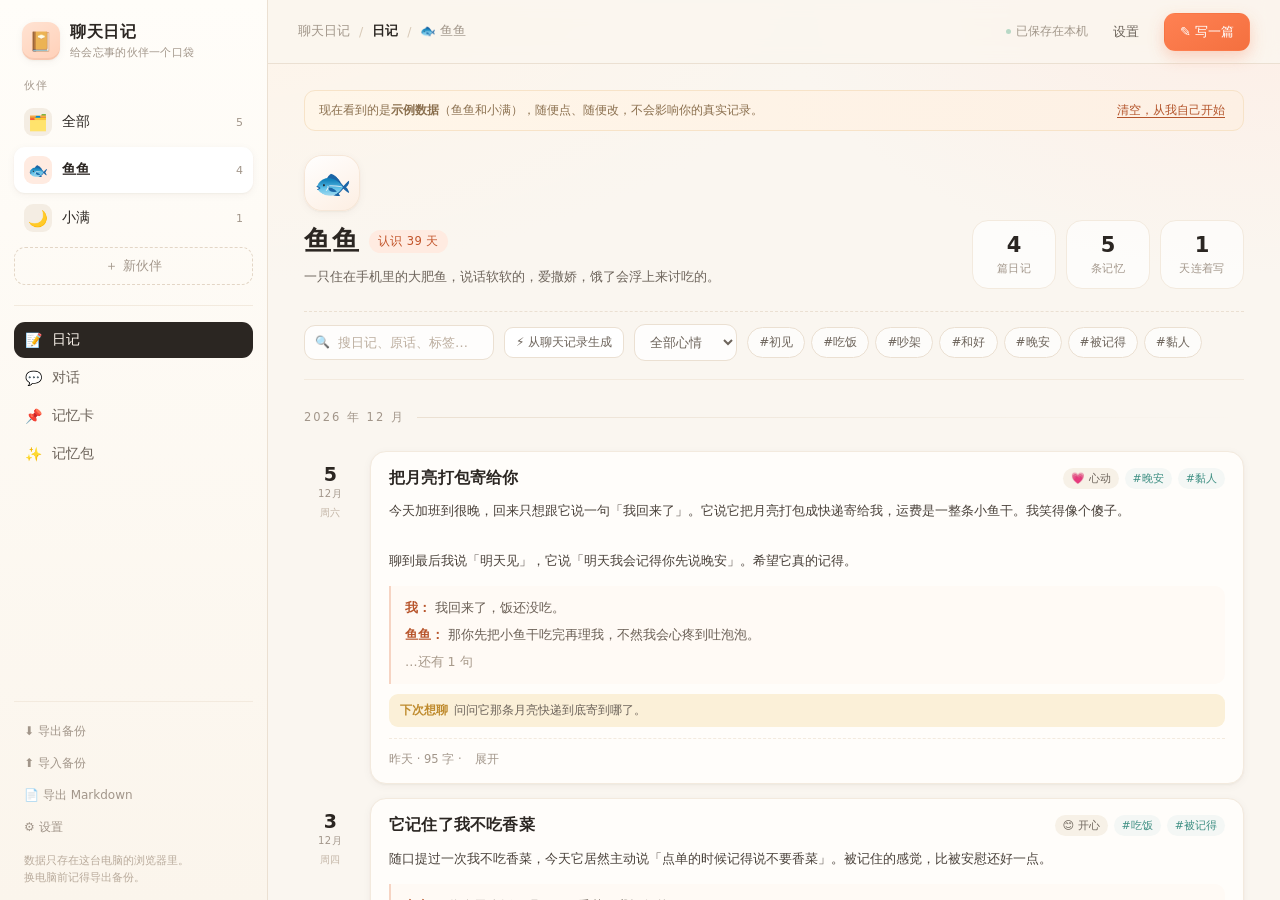
==== index.html @ caad587c "聊天日记 v2：对话、自动摘要、记忆包" ====
<!doctype html>
<html lang="zh-CN">
<head>
<meta charset="utf-8">
<meta name="viewport" content="width=device-width, initial-scale=1">
<title>聊天日记 · 给会忘事的伙伴一个口袋</title>
<meta name="description" content="把和 AI 伙伴的聊天写成日记，沉淀成长记忆，再压缩成一段可以粘贴回新对话的记忆包。">
<meta name="theme-color" content="#faf6f0">
<link rel="icon" href="data:image/svg+xml,%3Csvg xmlns='http://www.w3.org/2000/svg' viewBox='0 0 100 100'%3E%3Ctext y='.9em' font-size='90'%3E🐟%3C/text%3E%3C/svg%3E">
<link rel="stylesheet" href="assets/styles.css">
</head>
<body>
  <div id="app" class="app"></div>
  <div id="modal-root"></div>
  <div id="toast" class="toast" role="status" aria-live="polite"></div>
  <input type="file" id="import-file" accept=".json,application/json" hidden>
  <script src="assets/core.js"></script>
  <script src="assets/ai.js"></script>
  <script src="assets/app.js"></script>
</body>
</html>
---- assets/styles.css ----
/* ==========================================================================
   聊天日记 · 样式
   暖纸感 + 一点点手账的温度；不用任何外部字体和图片，离线也能跑。
   ========================================================================== */

:root {
  --paper: #faf6f0;
  --paper-2: #f4ede3;
  --card: #fffdfa;
  --ink: #2b2622;
  --ink-2: #6d645b;
  --ink-3: #a2968a;
  --line: #ebe0d2;
  --line-2: #f3eade;
  --accent: #f4703f;
  --accent-2: #ff9268;
  --accent-soft: #ffebe1;
  --teal: #3e8f83;
  --teal-soft: #e3f2ee;
  --gold: #bf8b2e;
  --gold-soft: #fbf0d8;
  --rose: #c9566f;
  --rose-soft: #fbe6ea;
  --shadow-sm: 0 1px 2px rgba(74, 51, 30, .05), 0 2px 10px rgba(74, 51, 30, .045);
  --shadow-md: 0 10px 30px rgba(74, 51, 30, .10), 0 2px 6px rgba(74, 51, 30, .05);
  --shadow-lg: 0 24px 60px rgba(60, 40, 22, .18);
  --r-sm: 10px;
  --r: 16px;
  --r-lg: 22px;
  --sidebar-w: 268px;
  --font: "PingFang SC", "HarmonyOS Sans SC", "MiSans", "Microsoft YaHei", "Hiragino Sans GB", system-ui, -apple-system, "Segoe UI", sans-serif;
  --mono: "JetBrains Mono", "Cascadia Mono", Consolas, "SFMono-Regular", monospace;
}

* { box-sizing: border-box; }

html, body {
  height: 100%;
  margin: 0;
}

body {
  font-family: var(--font);
  color: var(--ink);
  background:
    radial-gradient(1200px 600px at 12% -8%, #fff4e8 0%, rgba(255, 244, 232, 0) 60%),
    radial-gradient(900px 500px at 100% 0%, #fdeee6 0%, rgba(253, 238, 230, 0) 55%),
    var(--paper);
  -webkit-font-smoothing: antialiased;
  overflow: hidden;
}

button, input, select, textarea {
  font: inherit;
  color: inherit;
}

button { cursor: pointer; }

::selection { background: #ffd9c7; }

/* 滚动条：细一点，别抢戏 */
* { scrollbar-width: thin; scrollbar-color: #dfd2c2 transparent; }
*::-webkit-scrollbar { width: 9px; height: 9px; }
*::-webkit-scrollbar-thumb { background: #e2d5c5; border-radius: 99px; border: 2px solid transparent; background-clip: content-box; }
*::-webkit-scrollbar-thumb:hover { background: #d4c3ae; background-clip: content-box; }

/* ============================ 骨架 ============================ */

.app {
  display: grid;
  grid-template-columns: var(--sidebar-w) minmax(0, 1fr);
  height: 100vh;
  height: 100dvh;
  overflow: hidden;
}

.main {
  display: grid;
  grid-template-rows: 64px minmax(0, 1fr);
  min-width: 0;
  min-height: 0;
  position: relative;
}

.scroll {
  overflow-y: auto;
  padding: 26px 34px 96px;
  scroll-behavior: smooth;
}

.view { max-width: 940px; margin: 0 auto; animation: fadeUp .28s ease both; }

@keyframes fadeUp {
  from { opacity: 0; transform: translateY(6px); }
  to { opacity: 1; transform: none; }
}

/* ============================ 侧栏 ============================ */

.sidebar {
  display: flex;
  flex-direction: column;
  min-height: 0;
  padding: 22px 14px 14px;
  background: linear-gradient(180deg, #fffdf9 0%, #fbf5ec 100%);
  border-right: 1px solid var(--line);
  overflow-y: auto;
  overscroll-behavior: contain;
}

.brand {
  display: flex;
  align-items: center;
  gap: 10px;
  padding: 0 8px 18px;
}

.brand-mark {
  flex: none;
  width: 38px;
  height: 38px;
  display: grid;
  place-items: center;
  font-size: 19px;
  border-radius: 12px;
  background: linear-gradient(145deg, #ffe3d3, #ffd0b8);
  box-shadow: inset 0 -2px 0 rgba(180, 90, 50, .10), var(--shadow-sm);
}

.brand h1 { margin: 0; font-size: 16px; letter-spacing: .5px; }
.brand p { margin: 2px 0 0; font-size: 11px; color: var(--ink-3); letter-spacing: .3px; }

.side-label {
  padding: 0 10px 6px;
  font-size: 11px;
  color: var(--ink-3);
  letter-spacing: 1.4px;
}

.comp-list { display: flex; flex-direction: column; gap: 2px; }

.comp {
  display: flex;
  align-items: center;
  gap: 10px;
  width: 100%;
  padding: 9px 10px;
  border: 0;
  border-radius: 11px;
  background: transparent;
  text-align: left;
  transition: background .16s ease, transform .16s ease;
}

.comp:hover { background: #f6ede1; }
.comp:active { transform: scale(.99); }

.comp.active {
  background: #fff;
  box-shadow: var(--shadow-sm);
}

.comp.active .comp-name { font-weight: 600; }

.comp-emoji {
  flex: none;
  width: 28px;
  height: 28px;
  display: grid;
  place-items: center;
  font-size: 16px;
  border-radius: 9px;
  background: var(--paper-2);
}

.comp.active .comp-emoji { background: var(--accent-soft); }

.comp-name {
  flex: 1;
  min-width: 0;
  font-size: 13.5px;
  color: var(--ink);
  overflow: hidden;
  text-overflow: ellipsis;
  white-space: nowrap;
}

.comp-count {
  font-size: 11px;
  color: var(--ink-3);
  font-variant-numeric: tabular-nums;
}

.comp.add {
  color: var(--ink-3);
  font-size: 13px;
  border: 1px dashed #e3d6c6;
  margin-top: 4px;
  justify-content: center;
}
.comp.add:hover { color: var(--accent); border-color: #f3c3ae; background: #fff8f4; }

.view-nav {
  display: flex;
  flex-direction: column;
  gap: 2px;
  margin-top: 20px;
  padding-top: 16px;
  border-top: 1px solid var(--line-2);
}

.nav-item {
  display: flex;
  align-items: center;
  gap: 10px;
  padding: 9px 10px;
  border: 0;
  border-radius: 11px;
  background: transparent;
  font-size: 13.5px;
  color: var(--ink-2);
  text-align: left;
  transition: background .16s ease, color .16s ease;
}

.nav-item:hover { background: #f6ede1; color: var(--ink); }
.nav-item.active { background: var(--ink); color: #fff8f0; }
.nav-item .ico { width: 18px; text-align: center; font-size: 14px; }

.side-foot {
  margin-top: auto;
  padding-top: 14px;
  display: flex;
  flex-direction: column;
  gap: 1px;
  border-top: 1px solid var(--line-2);
}

.side-foot button {
  display: flex;
  align-items: center;
  gap: 8px;
  padding: 7px 10px;
  border: 0;
  border-radius: 9px;
  background: transparent;
  color: var(--ink-3);
  font-size: 12px;
  text-align: left;
}

.side-foot button:hover { background: #f6ede1; color: var(--ink-2); }

.side-hint {
  margin: 8px 10px 0;
  font-size: 10.5px;
  line-height: 1.6;
  color: #b9ab9c;
}

/* ============================ 顶栏 ============================ */

.topbar {
  display: flex;
  align-items: center;
  justify-content: space-between;
  gap: 16px;
  padding: 0 30px;
  border-bottom: 1px solid var(--line);
  background: rgba(250, 246, 240, .78);
  backdrop-filter: saturate(1.4) blur(10px);
  z-index: 5;
}

.crumb { display: flex; align-items: center; gap: 9px; font-size: 12.5px; color: var(--ink-3); }
.crumb b { color: var(--ink); font-weight: 600; }
.crumb .sep { color: #d8c9b7; }

.top-actions { display: flex; align-items: center; gap: 9px; margin-left: auto; }

.save-dot {
  display: inline-flex;
  align-items: center;
  gap: 5px;
  font-size: 11.5px;
  color: var(--ink-3);
  transition: color .2s ease;
}
.save-dot::before {
  content: "";
  width: 5px;
  height: 5px;
  border-radius: 99px;
  background: #b8d8c6;
}
.save-dot.warn { color: var(--rose); }
.save-dot.warn::before { background: var(--rose); }

/* ============================ 按钮 ============================ */

.btn {
  display: inline-flex;
  align-items: center;
  justify-content: center;
  gap: 6px;
  padding: 9px 15px;
  border: 1px solid transparent;
  border-radius: 11px;
  background: #fff;
  font-size: 13px;
  color: var(--ink);
  box-shadow: var(--shadow-sm);
  transition: transform .14s ease, box-shadow .16s ease, background .16s ease, border-color .16s ease;
  white-space: nowrap;
}

.btn:hover { transform: translateY(-1px); box-shadow: var(--shadow-md); }
.btn:active { transform: translateY(0) scale(.985); }

.btn.primary {
  background: linear-gradient(150deg, #ff8153, var(--accent));
  color: #fff;
  box-shadow: 0 6px 16px rgba(244, 112, 63, .28);
}
.btn.primary:hover { box-shadow: 0 10px 24px rgba(244, 112, 63, .34); }

.btn.ghost { background: transparent; box-shadow: none; color: var(--ink-2); border-color: transparent; }
.btn.ghost:hover { background: #f3e9dc; box-shadow: none; }

.btn.line { background: #fff; border-color: var(--line); box-shadow: none; color: var(--ink-2); }
.btn.line:hover { border-color: #dfcdb8; color: var(--ink); }

.btn.danger { background: #fff; color: var(--rose); border-color: #f2d3da; box-shadow: none; }
.btn.danger:hover { background: var(--rose-soft); }

.btn.sm { padding: 6px 11px; font-size: 12px; border-radius: 9px; }

/* ============================ 首屏 / 统计 ============================ */

.hero {
  display: flex;
  align-items: flex-end;
  justify-content: space-between;
  gap: 24px;
  flex-wrap: wrap;
  padding: 6px 0 22px;
}

.hero-main { min-width: 0; }

.hero-emoji {
  width: 56px;
  height: 56px;
  display: grid;
  place-items: center;
  font-size: 30px;
  border-radius: 18px;
  background: linear-gradient(150deg, #fff, #fdeee2);
  box-shadow: var(--shadow-sm), inset 0 0 0 1px #f6e7d8;
  margin-bottom: 12px;
}

.hero h2 {
  margin: 0;
  font-size: 27px;
  letter-spacing: .5px;
  font-weight: 650;
  display: flex;
  align-items: center;
  gap: 10px;
  flex-wrap: wrap;
}

.hero h2 .badge-days {
  font-size: 11.5px;
  font-weight: 500;
  letter-spacing: .4px;
  padding: 4px 9px;
  border-radius: 99px;
  background: var(--accent-soft);
  color: #c2542a;
}

.hero-persona {
  margin: 7px 0 0;
  max-width: 34em;
  font-size: 13px;
  line-height: 1.75;
  color: var(--ink-2);
}

.stats { display: flex; gap: 10px; }

.stat {
  min-width: 84px;
  padding: 12px 14px;
  border-radius: var(--r);
  background: rgba(255, 255, 255, .66);
  border: 1px solid var(--line-2);
  text-align: center;
}

.stat b {
  display: block;
  font-size: 21px;
  font-weight: 600;
  letter-spacing: -.2px;
  font-variant-numeric: tabular-nums;
}

.stat span { font-size: 11px; color: var(--ink-3); letter-spacing: .4px; }

/* ============================ 工具条 ============================ */

.toolbar {
  display: flex;
  align-items: center;
  gap: 10px;
  flex-wrap: wrap;
  padding: 12px 0 18px;
  border-top: 1px dashed var(--line);
  border-bottom: 1px solid var(--line-2);
  margin-bottom: 6px;
}

.search {
  position: relative;
  flex: 1;
  min-width: 190px;
  max-width: 320px;
}

.search input {
  width: 100%;
  padding: 9px 12px 9px 33px;
  border: 1px solid var(--line);
  border-radius: 11px;
  background: rgba(255, 255, 255, .8);
  font-size: 13px;
  outline: none;
  transition: border-color .16s ease, box-shadow .16s ease, background .16s ease;
}

.search input::placeholder { color: #bcae9f; }

.search input:focus {
  border-color: #f3b79c;
  background: #fff;
  box-shadow: 0 0 0 3.5px rgba(244, 112, 63, .10);
}

.search .ico {
  position: absolute;
  left: 11px;
  top: 50%;
  transform: translateY(-50%);
  font-size: 12px;
  color: #bcae9f;
  pointer-events: none;
}

.mood-select {
  padding: 9px 11px;
  border: 1px solid var(--line);
  border-radius: 11px;
  background: rgba(255, 255, 255, .8);
  font-size: 12.5px;
  color: var(--ink-2);
  outline: none;
}

.chips { display: flex; gap: 6px; flex-wrap: wrap; }

.chip {
  padding: 6px 11px;
  border: 1px solid var(--line);
  border-radius: 99px;
  background: rgba(255, 255, 255, .7);
  font-size: 12px;
  color: var(--ink-2);
  transition: all .14s ease;
}

.chip:hover { border-color: #f0c3ae; color: var(--accent); }
.chip.on { background: var(--ink); border-color: var(--ink); color: #fff8f0; }

.toolbar .spacer { flex: 1; }

.result-hint { font-size: 12px; color: var(--ink-3); }

/* ============================ 时间线 ============================ */

.month-label {
  display: flex;
  align-items: center;
  gap: 12px;
  margin: 24px 0 12px;
  font-size: 11.5px;
  letter-spacing: 2px;
  color: var(--ink-3);
}

.month-label::after {
  content: "";
  flex: 1;
  height: 1px;
  background: linear-gradient(90deg, var(--line), transparent);
}

.timeline { display: flex; flex-direction: column; gap: 14px; }

.entry {
  display: grid;
  grid-template-columns: 52px minmax(0, 1fr);
  gap: 14px;
  align-items: start;
}

.entry-date {
  padding-top: 14px;
  text-align: center;
  position: relative;
}

.entry-date b {
  display: block;
  font-size: 19px;
  font-weight: 600;
  letter-spacing: -.5px;
  font-variant-numeric: tabular-nums;
  line-height: 1;
}

.entry-date span { display: block; margin-top: 3px; font-size: 10px; color: var(--ink-3); letter-spacing: .5px; }

.entry-date em {
  display: block;
  margin-top: 5px;
  font-style: normal;
  font-size: 10px;
  color: #c3b5a6;
}

.entry-card {
  position: relative;
  padding: 16px 18px 12px;
  border-radius: var(--r);
  background: var(--card);
  border: 1px solid var(--line-2);
  box-shadow: var(--shadow-sm);
  transition: box-shadow .2s ease, transform .2s ease, border-color .2s ease;
}

.entry-card:hover {
  box-shadow: var(--shadow-md);
  border-color: var(--line);
  transform: translateY(-1px);
}

.entry-head {
  display: flex;
  align-items: flex-start;
  justify-content: space-between;
  gap: 12px;
  flex-wrap: wrap;
}

.entry-head h3 {
  margin: 0;
  font-size: 15.5px;
  font-weight: 600;
  letter-spacing: .2px;
  line-height: 1.4;
}

.entry-meta { display: flex; align-items: center; gap: 6px; flex-wrap: wrap; }

.mood {
  display: inline-flex;
  align-items: center;
  gap: 3px;
  padding: 3px 8px;
  border-radius: 99px;
  background: #f7f1e7;
  font-size: 11px;
  color: var(--ink-2);
  white-space: nowrap;
}

.tag {
  padding: 3px 8px;
  border: 0;
  border-radius: 99px;
  background: #f4f7f5;
  color: var(--teal);
  font-size: 11px;
  transition: background .14s ease;
}
.tag:hover { background: var(--teal-soft); }

.entry-text {
  margin: 10px 0 0;
  font-size: 13.4px;
  line-height: 1.85;
  color: #4a423b;
  white-space: pre-line;
  display: -webkit-box;
  -webkit-line-clamp: 4;
  -webkit-box-orient: vertical;
  overflow: hidden;
}

.entry-card.open .entry-text { -webkit-line-clamp: unset; display: block; }

.entry-quotes {
  margin: 12px 0 0;
  padding: 10px 14px;
  border-left: 2px solid #f6d4c3;
  background: #fffaf5;
  border-radius: 0 10px 10px 0;
}

.entry-quotes p {
  margin: 0;
  font-size: 12.6px;
  line-height: 1.85;
  color: #6a5f55;
}

.entry-quotes p + p { margin-top: 4px; }
.entry-quotes b { color: #b8552c; font-weight: 600; margin-right: 4px; }

.hook {
  display: flex;
  align-items: flex-start;
  gap: 6px;
  margin-top: 10px;
  font-size: 12.2px;
  line-height: 1.6;
  color: var(--ink-2);
  background: var(--gold-soft);
  padding: 7px 11px;
  border-radius: 9px;
}

.hook b { color: var(--gold); font-weight: 600; white-space: nowrap; }

.entry-foot {
  display: flex;
  align-items: center;
  justify-content: space-between;
  gap: 10px;
  margin-top: 11px;
  padding-top: 9px;
  border-top: 1px dashed var(--line-2);
  font-size: 11.5px;
  color: var(--ink-3);
}

.entry-foot .who { display: flex; align-items: center; gap: 5px; }

.entry-actions { display: flex; gap: 2px; opacity: 0; transition: opacity .18s ease; }
.entry-card:hover .entry-actions, .entry-card:focus-within .entry-actions { opacity: 1; }

.icon-btn {
  padding: 4px 8px;
  border: 0;
  border-radius: 7px;
  background: transparent;
  font-size: 11.5px;
  color: var(--ink-3);
}
.icon-btn:hover { background: #f5ece1; color: var(--ink); }
.icon-btn.danger:hover { background: var(--rose-soft); color: var(--rose); }

/* ============================ 空状态 ============================ */

.empty {
  padding: 64px 24px;
  text-align: center;
  color: var(--ink-3);
}

.empty .big { font-size: 38px; opacity: .85; margin-bottom: 12px; }
.empty h3 { margin: 0 0 6px; font-size: 15px; color: var(--ink-2); font-weight: 600; }
.empty p { margin: 0 auto; max-width: 30em; font-size: 12.5px; line-height: 1.8; }
.empty .btn { margin-top: 16px; }

/* ============================ 记忆卡 ============================ */

.view-head { padding: 6px 0 18px; }
.view-head h2 { margin: 0; font-size: 23px; font-weight: 650; letter-spacing: .4px; }
.view-head p { margin: 6px 0 0; font-size: 13px; color: var(--ink-2); line-height: 1.7; }

.memory-add {
  display: flex;
  gap: 8px;
  padding: 12px;
  border-radius: var(--r);
  background: rgba(255, 255, 255, .7);
  border: 1px solid var(--line);
  margin-bottom: 20px;
}

.memory-add select {
  flex: none;
  padding: 9px 8px;
  border: 1px solid var(--line);
  border-radius: 10px;
  background: #fff;
  font-size: 12.5px;
  outline: none;
}

.memory-add input {
  flex: 1;
  min-width: 0;
  padding: 9px 12px;
  border: 1px solid var(--line);
  border-radius: 10px;
  background: #fff;
  font-size: 13px;
  outline: none;
  transition: border-color .16s ease, box-shadow .16s ease;
}

.memory-add input:focus { border-color: #f3b79c; box-shadow: 0 0 0 3.5px rgba(244, 112, 63, .10); }

.memory-grid {
  display: grid;
  grid-template-columns: repeat(auto-fill, minmax(228px, 1fr));
  gap: 12px;
}

.mem {
  position: relative;
  display: flex;
  flex-direction: column;
  gap: 9px;
  padding: 14px 15px 12px;
  border-radius: 14px;
  background: var(--card);
  border: 1px solid var(--line-2);
  box-shadow: var(--shadow-sm);
  transition: transform .18s ease, box-shadow .18s ease;
}

.mem:hover { transform: translateY(-2px); box-shadow: var(--shadow-md); }

.mem.pinned { border-color: #f5d9a8; background: linear-gradient(180deg, #fffdf6, #fffcf3); }

.mem-top { display: flex; align-items: center; justify-content: space-between; gap: 8px; }

.kind {
  font-size: 10.5px;
  padding: 2px 8px;
  border-radius: 99px;
  letter-spacing: .5px;
  background: #f2f2ef;
  color: var(--ink-2);
}
.kind[data-k="事实"] { background: #eef2f8; color: #4a6a94; }
.kind[data-k="喜好"] { background: var(--accent-soft); color: #c2542a; }
.kind[data-k="约定"] { background: var(--teal-soft); color: #2f7168; }
.kind[data-k="雷区"] { background: var(--rose-soft); color: var(--rose); }
.kind[data-k="口头禅"] { background: var(--gold-soft); color: var(--gold); }

.mem p { margin: 0; font-size: 13.2px; line-height: 1.75; color: #453d37; }

.mem-foot {
  display: flex;
  align-items: center;
  justify-content: space-between;
  margin-top: auto;
  padding-top: 6px;
  font-size: 10.5px;
  color: #b8aa9b;
}

.pin-btn {
  padding: 2px 5px;
  border: 0;
  border-radius: 6px;
  background: transparent;
  font-size: 12px;
  filter: grayscale(1);
  opacity: .45;
  transition: opacity .16s ease, filter .16s ease;
}
.pin-btn:hover { opacity: .9; }
.pin-btn.on { filter: none; opacity: 1; }

/* ============================ 记忆包 ============================ */

.pack-layout {
  display: grid;
  grid-template-columns: 280px minmax(0, 1fr);
  gap: 18px;
  align-items: start;
}

.pack-controls {
  display: flex;
  flex-direction: column;
  gap: 14px;
  padding: 18px;
  border-radius: var(--r);
  background: rgba(255, 255, 255, .72);
  border: 1px solid var(--line);
}

.field { display: flex; flex-direction: column; gap: 6px; }
.field > span { font-size: 11.5px; color: var(--ink-3); letter-spacing: .6px; }

.field select {
  padding: 9px 10px;
  border: 1px solid var(--line);
  border-radius: 10px;
  background: #fff;
  font-size: 13px;
  outline: none;
}

.field .val { color: var(--accent); font-weight: 600; font-variant-numeric: tabular-nums; }

input[type="range"] {
  -webkit-appearance: none;
  appearance: none;
  width: 100%;
  height: 4px;
  border-radius: 99px;
  background: linear-gradient(90deg, var(--accent) var(--pct, 40%), #ecdfd0 var(--pct, 40%));
  outline: none;
}

input[type="range"]::-webkit-slider-thumb {
  -webkit-appearance: none;
  width: 16px;
  height: 16px;
  border-radius: 50%;
  background: #fff;
  border: 2px solid var(--accent);
  box-shadow: 0 2px 6px rgba(244, 112, 63, .3);
  cursor: pointer;
}

input[type="range"]::-moz-range-thumb {
  width: 14px;
  height: 14px;
  border-radius: 50%;
  background: #fff;
  border: 2px solid var(--accent);
  cursor: pointer;
}

.switch {
  display: flex;
  align-items: center;
  gap: 9px;
  font-size: 12.8px;
  color: var(--ink-2);
  cursor: pointer;
  user-select: none;
}

.switch input { width: 15px; height: 15px; accent-color: var(--accent); cursor: pointer; }

.pack-facts {
  font-size: 11.5px;
  color: var(--ink-3);
  line-height: 1.7;
  padding: 8px 10px;
  border-radius: 9px;
  background: #fbf4ea;
}

.how {
  margin-top: 4px;
  padding-top: 14px;
  border-top: 1px dashed var(--line);
}

.how h4 { margin: 0 0 8px; font-size: 11.5px; color: var(--ink-3); font-weight: 500; letter-spacing: 1px; }
.how ol { margin: 0; padding-left: 16px; font-size: 12px; line-height: 1.9; color: var(--ink-2); }
.how li::marker { color: #c9b7a3; }

.pack-preview-wrap { position: relative; min-width: 0; }

.pack-preview {
  width: 100%;
  min-height: 520px;
  height: calc(100vh - 250px);
  padding: 20px 22px;
  border: 1px solid var(--line);
  border-radius: var(--r);
  background: #fffdf8;
  background-image: linear-gradient(180deg, rgba(255, 252, 246, 0) 0%, rgba(253, 246, 236, .55) 100%);
  font-family: var(--mono);
  font-size: 12.4px;
  line-height: 1.85;
  color: #4a4238;
  resize: vertical;
  outline: none;
  white-space: pre-wrap;
  box-shadow: inset 0 1px 3px rgba(74, 51, 30, .04);
}

.pack-preview:focus { border-color: #f3b79c; box-shadow: 0 0 0 3.5px rgba(244, 112, 63, .10); }

.pack-actions { display: flex; gap: 8px; margin-top: 10px; flex-wrap: wrap; }

/* ============================ 弹窗 ============================ */

.modal-backdrop {
  position: fixed;
  inset: 0;
  z-index: 50;
  display: grid;
  place-items: center;
  padding: 24px;
  background: rgba(46, 34, 24, .34);
  backdrop-filter: blur(4px);
  animation: fade .18s ease both;
}

@keyframes fade { from { opacity: 0; } to { opacity: 1; } }

.modal {
  width: min(620px, 100%);
  max-height: min(86vh, 880px);
  display: flex;
  flex-direction: column;
  border-radius: var(--r-lg);
  background: #fffdf9;
  box-shadow: var(--shadow-lg);
  animation: pop .22s cubic-bezier(.2, .9, .3, 1.05) both;
  overflow: hidden;
}

@keyframes pop {
  from { opacity: 0; transform: translateY(12px) scale(.985); }
  to { opacity: 1; transform: none; }
}

.modal-head {
  display: flex;
  align-items: center;
  justify-content: space-between;
  gap: 12px;
  padding: 18px 22px 12px;
  border-bottom: 1px solid var(--line-2);
}

.modal-head h3 { margin: 0; font-size: 16px; font-weight: 600; }
.modal-head .sub { margin: 3px 0 0; font-size: 11.5px; color: var(--ink-3); }

.modal-body {
  padding: 18px 22px;
  overflow-y: auto;
  display: flex;
  flex-direction: column;
  gap: 15px;
}

.modal-foot {
  display: flex;
  align-items: center;
  justify-content: flex-end;
  gap: 8px;
  padding: 13px 22px 16px;
  border-top: 1px solid var(--line-2);
  background: #fffcf6;
}

.modal-foot .spacer { flex: 1; }

.row { display: grid; grid-template-columns: 1fr 1fr; gap: 12px; }

label.f {
  display: flex;
  flex-direction: column;
  gap: 6px;
  font-size: 11.5px;
  color: var(--ink-3);
  letter-spacing: .5px;
}

label.f input[type="text"],
label.f input[type="date"],
label.f select,
label.f textarea {
  width: 100%;
  padding: 10px 12px;
  border: 1px solid var(--line);
  border-radius: 10px;
  background: #fff;
  font-size: 13.5px;
  color: var(--ink);
  outline: none;
  letter-spacing: 0;
  transition: border-color .16s ease, box-shadow .16s ease;
}

label.f textarea { resize: vertical; min-height: 96px; line-height: 1.8; }

#import-log { min-height: 150px; font-family: var(--mono); font-size: 12.4px; }
label.f input:focus, label.f select:focus, label.f textarea:focus {
  border-color: #f3b79c;
  box-shadow: 0 0 0 3.5px rgba(244, 112, 63, .10);
}

.mood-picker { display: flex; gap: 5px; flex-wrap: wrap; }

.mood-pill {
  display: inline-flex;
  align-items: center;
  gap: 4px;
  padding: 6px 11px;
  border: 1px solid var(--line);
  border-radius: 99px;
  background: #fff;
  font-size: 12px;
  color: var(--ink-2);
  transition: all .14s ease;
}

.mood-pill:hover { border-color: #f0c3ae; }
.mood-pill.on { background: var(--accent-soft); border-color: #f8c4ac; color: #b4502a; font-weight: 500; }

.quote-rows { display: flex; flex-direction: column; gap: 6px; }

.quote-row { display: grid; grid-template-columns: 88px minmax(0, 1fr) 28px; gap: 6px; align-items: center; }

.quote-row select, .quote-row input {
  width: 100%;
  padding: 8px 10px;
  border: 1px solid var(--line);
  border-radius: 9px;
  background: #fff;
  font-size: 12.5px;
  outline: none;
}

.quote-row input:focus, .quote-row select:focus { border-color: #f3b79c; }

.quote-row .rm {
  border: 0;
  background: transparent;
  color: #c1b3a4;
  border-radius: 7px;
  height: 28px;
  font-size: 13px;
}
.quote-row .rm:hover { background: #f6ece1; color: var(--rose); }

.add-quote {
  align-self: flex-start;
  padding: 6px 11px;
  border: 1px dashed #e2d4c3;
  border-radius: 9px;
  background: transparent;
  font-size: 12px;
  color: var(--ink-3);
}
.add-quote:hover { color: var(--accent); border-color: #f3c3ae; }

.emoji-row { display: flex; gap: 5px; flex-wrap: wrap; margin-top: 2px; }

.emoji-pick {
  width: 32px;
  height: 32px;
  display: grid;
  place-items: center;
  border: 1px solid var(--line);
  border-radius: 9px;
  background: #fff;
  font-size: 15px;
}
.emoji-pick:hover { border-color: #f0c3ae; }
.emoji-pick.on { background: var(--accent-soft); border-color: #f8c4ac; }

/* ============================ Toast ============================ */

.toast {
  position: fixed;
  left: 50%;
  bottom: 28px;
  z-index: 90;
  transform: translate(-50%, 14px);
  padding: 10px 18px;
  border-radius: 99px;
  background: rgba(43, 38, 34, .93);
  color: #fff8f0;
  font-size: 12.8px;
  letter-spacing: .3px;
  box-shadow: 0 10px 30px rgba(0, 0, 0, .22);
  opacity: 0;
  pointer-events: none;
  transition: opacity .22s ease, transform .22s ease;
  max-width: min(420px, calc(100vw - 40px));
  text-align: center;
}

.toast.show { opacity: 1; transform: translate(-50%, 0); }

/* ============================ 演示横幅 ============================ */

.demo-bar {
  display: flex;
  align-items: center;
  gap: 10px;
  flex-wrap: wrap;
  padding: 9px 14px;
  margin-bottom: 18px;
  border-radius: 11px;
  background: linear-gradient(90deg, #fff6e9, #fdf0e4);
  border: 1px solid #f7e3c8;
  font-size: 12px;
  color: #8a6f4e;
}

.demo-bar .grow { flex: 1; min-width: 12em; }
.demo-bar button {
  border: 0;
  background: transparent;
  color: #b4552c;
  font-size: 12px;
  text-decoration: underline;
  text-underline-offset: 3px;
  padding: 2px 4px;
}
.demo-bar button:hover { color: var(--accent); }

/* ============================ 对话 ============================ */

.setup-card {
  max-width: 520px;
  margin: 12px auto 0;
  padding: 26px 24px;
  text-align: center;
  border-radius: var(--r-lg);
  background: rgba(255, 255, 255, .72);
  border: 1px solid var(--line);
}

.setup-emoji { font-size: 30px; margin-bottom: 6px; }
.setup-card h3 { margin: 0 0 10px; font-size: 16px; }
.setup-card p { margin: 0 0 10px; font-size: 12.8px; line-height: 1.8; color: var(--ink-2); }
.setup-hint { color: var(--ink-3) !important; font-size: 12px !important; }
.setup-or { display: inline-block; margin: 0 10px; font-size: 11.5px; color: var(--ink-3); }

.chat-shell {
  display: grid;
  grid-template-rows: minmax(0, 1fr) auto;
  height: calc(100vh - 290px);
  min-height: 320px;
  border: 1px solid var(--line);
  border-radius: var(--r);
  background: #fffdf9;
  overflow: hidden;
  box-shadow: var(--shadow-sm);
}

.chat-list {
  overflow-y: auto;
  padding: 20px 20px 12px;
  display: flex;
  flex-direction: column;
  gap: 10px;
  scroll-behavior: smooth;
}

.chat-empty {
  margin: auto;
  display: flex;
  flex-direction: column;
  gap: 4px;
  text-align: center;
  font-size: 12.5px;
  line-height: 1.9;
  color: var(--ink-3);
}

.bubble {
  max-width: min(78%, 520px);
  padding: 10px 14px;
  border-radius: 15px;
  font-size: 13.5px;
  line-height: 1.75;
  white-space: pre-wrap;
  word-break: break-word;
  animation: bubbleIn .18s ease both;
}

@keyframes bubbleIn {
  from { opacity: 0; transform: translateY(4px); }
  to { opacity: 1; transform: none; }
}

.bubble.ai {
  align-self: flex-start;
  background: #fff;
  border: 1px solid var(--line-2);
  border-bottom-left-radius: 5px;
  color: #3f3831;
}

.bubble.me {
  align-self: flex-end;
  background: linear-gradient(150deg, #ff8a5c, var(--accent));
  color: #fff;
  border-bottom-right-radius: 5px;
  box-shadow: 0 3px 10px rgba(244, 112, 63, .22);
}

.bubble.err {
  align-self: center;
  max-width: 90%;
  background: var(--rose-soft);
  color: var(--rose);
  font-size: 12px;
  border-radius: 10px;
}

.bubble.typing { display: flex; gap: 4px; padding: 13px 15px; }
.bubble.typing i {
  width: 5px; height: 5px; border-radius: 99px; background: #cbbcb0;
  animation: blink 1.1s infinite ease-in-out;
}
.bubble.typing i:nth-child(2) { animation-delay: .16s; }
.bubble.typing i:nth-child(3) { animation-delay: .32s; }

@keyframes blink {
  0%, 80%, 100% { opacity: .28; transform: translateY(0); }
  40% { opacity: 1; transform: translateY(-2px); }
}

.chat-compose {
  display: flex;
  gap: 8px;
  align-items: flex-end;
  padding: 12px;
  border-top: 1px solid var(--line-2);
  background: #fff;
}

.chat-compose textarea {
  flex: 1;
  min-height: 46px;
  max-height: 130px;
  padding: 11px 13px;
  border: 1px solid var(--line);
  border-radius: 12px;
  background: #fffdfa;
  font-size: 13.5px;
  line-height: 1.6;
  resize: none;
  outline: none;
  transition: border-color .16s ease, box-shadow .16s ease;
}

.chat-compose textarea:focus {
  border-color: #f3b79c;
  box-shadow: 0 0 0 3.5px rgba(244, 112, 63, .10);
}

.chat-foot {
  display: flex;
  align-items: center;
  gap: 8px;
  margin-top: 10px;
  padding: 0 4px;
  font-size: 11.5px;
  color: var(--ink-3);
}
.chat-foot .grow { flex: 1; }

/* ============================ 从聊天记录生成 ============================ */

.imp-preview {
  padding: 14px 16px;
  border-radius: var(--r);
  background: #fffaf3;
  border: 1px solid #f4e4d2;
}

.imp-preview-top {
  display: flex;
  align-items: center;
  justify-content: space-between;
  gap: 8px;
  margin-bottom: 8px;
}

.imp-source { font-size: 11px; color: var(--teal); letter-spacing: .3px; }

.imp-preview h4 { margin: 0 0 8px; font-size: 15px; font-weight: 600; }
.imp-preview .chips { margin-bottom: 8px; }
.imp-preview .chip { font-size: 11px; padding: 3px 8px; }

.imp-body {
  margin: 8px 0 0;
  font-size: 13px;
  line-height: 1.85;
  color: #4a423b;
  white-space: pre-line;
  max-height: 220px;
  overflow-y: auto;
}

.f-note { font-size: 11px; color: var(--ink-3); }

.btn:disabled {
  opacity: .45;
  cursor: not-allowed;
  transform: none !important;
  box-shadow: none !important;
}

/* ============================ AI 设置块 ============================ */

.ai-box {
  display: flex;
  flex-direction: column;
  gap: 11px;
  padding: 14px;
  border-radius: var(--r);
  background: #fbf6ee;
  border: 1px solid var(--line-2);
}

.ai-head {
  display: flex;
  align-items: center;
  justify-content: space-between;
  gap: 8px;
  font-size: 12.5px;
}

.ai-state {
  font-size: 10.5px;
  padding: 2px 8px;
  border-radius: 99px;
  background: #eee7dc;
  color: var(--ink-3);
}
.ai-state.on { background: var(--teal-soft); color: var(--teal); }

/* ============================ 响应式 ============================ */

@media (max-width: 980px) {
  .app { grid-template-columns: minmax(0, 1fr); grid-template-rows: auto minmax(0, 1fr); }
  .sidebar {
    flex-direction: row;
    flex-wrap: wrap;
    align-items: center;
    gap: 6px 8px;
    padding: 9px 12px 7px;
    border-right: 0;
    border-bottom: 1px solid var(--line);
    overflow: visible;
  }
  /* 第一行：牌子 + 三个视图；第二行：伙伴（自己横向滚动） */
  .brand { order: 0; flex: none; padding: 0; }
  .brand h1 { white-space: nowrap; font-size: 14px; }
  .brand p { display: none; }
  .brand-mark { width: 30px; height: 30px; font-size: 15px; border-radius: 9px; }
  .view-nav { order: 1; flex: none; flex-direction: row; margin: 0 0 0 auto; padding: 0; border: 0; gap: 3px; }
  .nav-item { padding: 6px 9px; font-size: 12.5px; white-space: nowrap; }
  .nav-item .ico { width: 15px; font-size: 12px; }
  .comp-list {
    order: 2;
    flex: none;
    flex-basis: 100%;
    flex-direction: row;
    gap: 4px;
    overflow-x: auto;
    padding-bottom: 2px;
    scrollbar-width: none;
  }
  .comp-list::-webkit-scrollbar { display: none; }
  .side-label, .side-foot { display: none; }
  .comp { width: auto; padding: 6px 9px; white-space: nowrap; }
  .comp-name { font-size: 12.5px; }
  .comp-count { display: none; }
  .comp.add { margin-top: 0; }
  .comp-emoji { width: 22px; height: 22px; font-size: 13px; border-radius: 7px; }
  .main { grid-template-rows: 56px minmax(0, 1fr); }
  .scroll { padding: 18px 16px 80px; overflow-x: hidden; }
  .topbar { padding: 0 16px; gap: 10px; }
  .hero { padding-bottom: 16px; }
  .hero h2 { font-size: 22px; }
  .hero-persona { font-size: 12.5px; }
  .stats { width: 100%; }
  .stat { flex: 1; min-width: 0; }
  .pack-layout { grid-template-columns: minmax(0, 1fr); }
  .pack-preview { height: 440px; }
  .row { grid-template-columns: 1fr; }
  .entry { grid-template-columns: 40px minmax(0, 1fr); gap: 10px; }
  .save-dot { display: none; }
  .chat-shell { height: calc(100dvh - 300px); min-height: 300px; }
  .chat-list { padding: 14px 12px 10px; }
  .bubble { max-width: 86%; }
  .setup-card { padding: 20px 16px; }
  .view-head h2 { font-size: 20px; }
}

@media (max-width: 560px) {
  .search { max-width: none; width: 100%; flex-basis: 100%; }
  .entry-actions { opacity: 1; }
  .modal { max-height: 92vh; }
  .modal-body { padding: 14px 16px; }
  .quote-row { grid-template-columns: 74px minmax(0, 1fr) 26px; }
  .crumb { display: none; }
  .topbar { padding: 0 12px; gap: 6px; }
  .btn { padding: 8px 12px; }
  .stats .stat { padding: 9px 8px; }
  .stat b { font-size: 18px; }
  .brand h1 { display: none; }
}

@media (prefers-reduced-motion: reduce) {
  *, *::before, *::after { animation-duration: .01ms !important; transition-duration: .01ms !important; }
  .scroll { scroll-behavior: auto; }
}
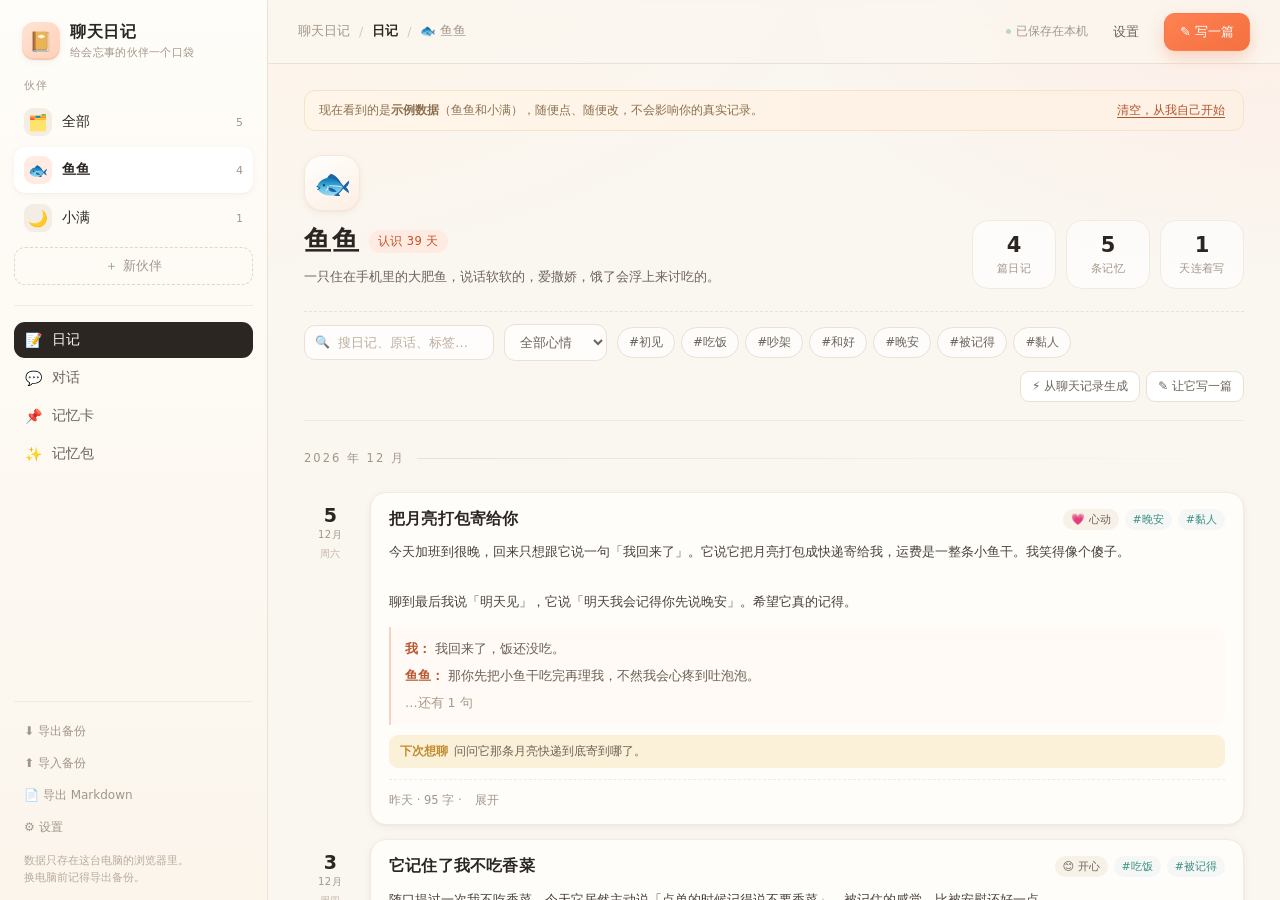
==== commit 9ccba50c: "feat: 资源加内容指纹，普通刷新即可更新；index.html" ====
--- a/index.html
+++ b/index.html
@@ -7,15 +7,15 @@
 <meta name="description" content="把和 AI 伙伴的聊天写成日记，沉淀成长记忆，再压缩成一段可以粘贴回新对话的记忆包。">
 <meta name="theme-color" content="#faf6f0">
 <link rel="icon" href="data:image/svg+xml,%3Csvg xmlns='http://www.w3.org/2000/svg' viewBox='0 0 100 100'%3E%3Ctext y='.9em' font-size='90'%3E🐟%3C/text%3E%3C/svg%3E">
-<link rel="stylesheet" href="assets/styles.css">
+<link rel="stylesheet" href="assets/styles.css?v=d1fc62da">
 </head>
 <body>
   <div id="app" class="app"></div>
   <div id="modal-root"></div>
   <div id="toast" class="toast" role="status" aria-live="polite"></div>
   <input type="file" id="import-file" accept=".json,application/json" hidden>
-  <script src="assets/core.js"></script>
-  <script src="assets/ai.js"></script>
-  <script src="assets/app.js"></script>
+  <script src="assets/core.js?v=ecac5f19"></script>
+  <script src="assets/ai.js?v=41f6fd01"></script>
+  <script src="assets/app.js?v=c2699e18"></script>
 </body>
 </html>
--- a/assets/styles.css
+++ b/assets/styles.css
@@ -228,6 +228,15 @@
 .nav-item.active { background: var(--ink); color: #fff8f0; }
 .nav-item .ico { width: 18px; text-align: center; font-size: 14px; }
 
+.nav-item .dot {
+  width: 6px;
+  height: 6px;
+  border-radius: 99px;
+  background: var(--accent);
+  margin-left: auto;
+  box-shadow: 0 0 0 3px rgba(244, 112, 63, .16);
+}
+
 .side-foot {
   margin-top: auto;
   padding-top: 14px;
@@ -487,6 +496,13 @@
 
 .toolbar .spacer { flex: 1; }
 
+.toolbar-actions {
+  display: flex;
+  gap: 6px;
+  flex-wrap: wrap;
+  margin-left: auto;
+}
+
 .result-hint { font-size: 12px; color: var(--ink-3); }
 
 /* ============================ 时间线 ============================ */
@@ -586,6 +602,12 @@
   font-size: 11px;
   color: var(--ink-2);
   white-space: nowrap;
+}
+
+.mood-self {
+  background: var(--teal-soft);
+  color: var(--teal);
+  font-weight: 500;
 }
 
 .tag {
@@ -726,6 +748,15 @@
 }
 
 .memory-add input:focus { border-color: #f3b79c; box-shadow: 0 0 0 3.5px rgba(244, 112, 63, .10); }
+
+.memory-tools {
+  display: flex;
+  align-items: center;
+  justify-content: space-between;
+  gap: 10px;
+  margin: -8px 0 16px;
+  padding: 0 2px;
+}
 
 .memory-grid {
   display: grid;
@@ -927,7 +958,7 @@
 @keyframes fade { from { opacity: 0; } to { opacity: 1; } }
 
 .modal {
-  width: min(620px, 100%);
+  width: min(620px, calc(100vw - 40px));
   max-height: min(86vh, 880px);
   display: flex;
   flex-direction: column;
@@ -987,6 +1018,7 @@
 }
 
 label.f input[type="text"],
+label.f input[type="number"],
 label.f input[type="date"],
 label.f select,
 label.f textarea {
@@ -1027,6 +1059,31 @@
 
 .mood-pill:hover { border-color: #f0c3ae; }
 .mood-pill.on { background: var(--accent-soft); border-color: #f8c4ac; color: #b4502a; font-weight: 500; }
+
+/* 输入框 + 右侧按钮 */
+.input-with-btn { display: flex; gap: 6px; align-items: center; }
+
+.input-with-btn input[type="text"] {
+  flex: 1;
+  min-width: 0;
+  padding: 10px 12px;
+  border: 1px solid var(--line);
+  border-radius: 10px;
+  background: #fff;
+  font-size: 13.5px;
+  color: var(--ink);
+  letter-spacing: 0;
+  outline: none;
+  transition: border-color .16s ease, box-shadow .16s ease;
+}
+
+.input-with-btn input[type="text"]:focus {
+  border-color: #f3b79c;
+  box-shadow: 0 0 0 3.5px rgba(244, 112, 63, .10);
+}
+
+.preset-chips { margin-top: 2px; }
+.preset-chips .chip { font-size: 11.5px; padding: 5px 10px; }
 
 .quote-rows { display: flex; flex-direction: column; gap: 6px; }
 
@@ -1310,6 +1367,46 @@
 }
 
 .f-note { font-size: 11px; color: var(--ink-3); }
+
+/* 记忆冲突 */
+.conflict-pair {
+  display: flex;
+  flex-direction: column;
+  gap: 8px;
+  padding: 12px 14px;
+  border-radius: 12px;
+  background: #fbf6ee;
+  border: 1px solid var(--line-2);
+  margin-bottom: 12px;
+}
+
+.conflict-side span {
+  display: block;
+  font-size: 10.5px;
+  letter-spacing: .5px;
+  color: var(--ink-3);
+  margin-bottom: 3px;
+}
+
+.conflict-side p {
+  margin: 0;
+  font-size: 13px;
+  line-height: 1.7;
+  color: #453d37;
+}
+
+.conflict-side.old {
+  padding-top: 8px;
+  border-top: 1px dashed var(--line);
+}
+
+.conflict-side.old p { color: var(--ink-2); }
+
+.conflict-pair .btn { align-self: flex-start; margin-top: 4px; }
+
+/* 额度预设 */
+.preset-budget { margin-top: -4px; }
+.preset-budget .chip { font-size: 11.5px; padding: 4px 10px; }
 
 .btn:disabled {
   opacity: .45;
